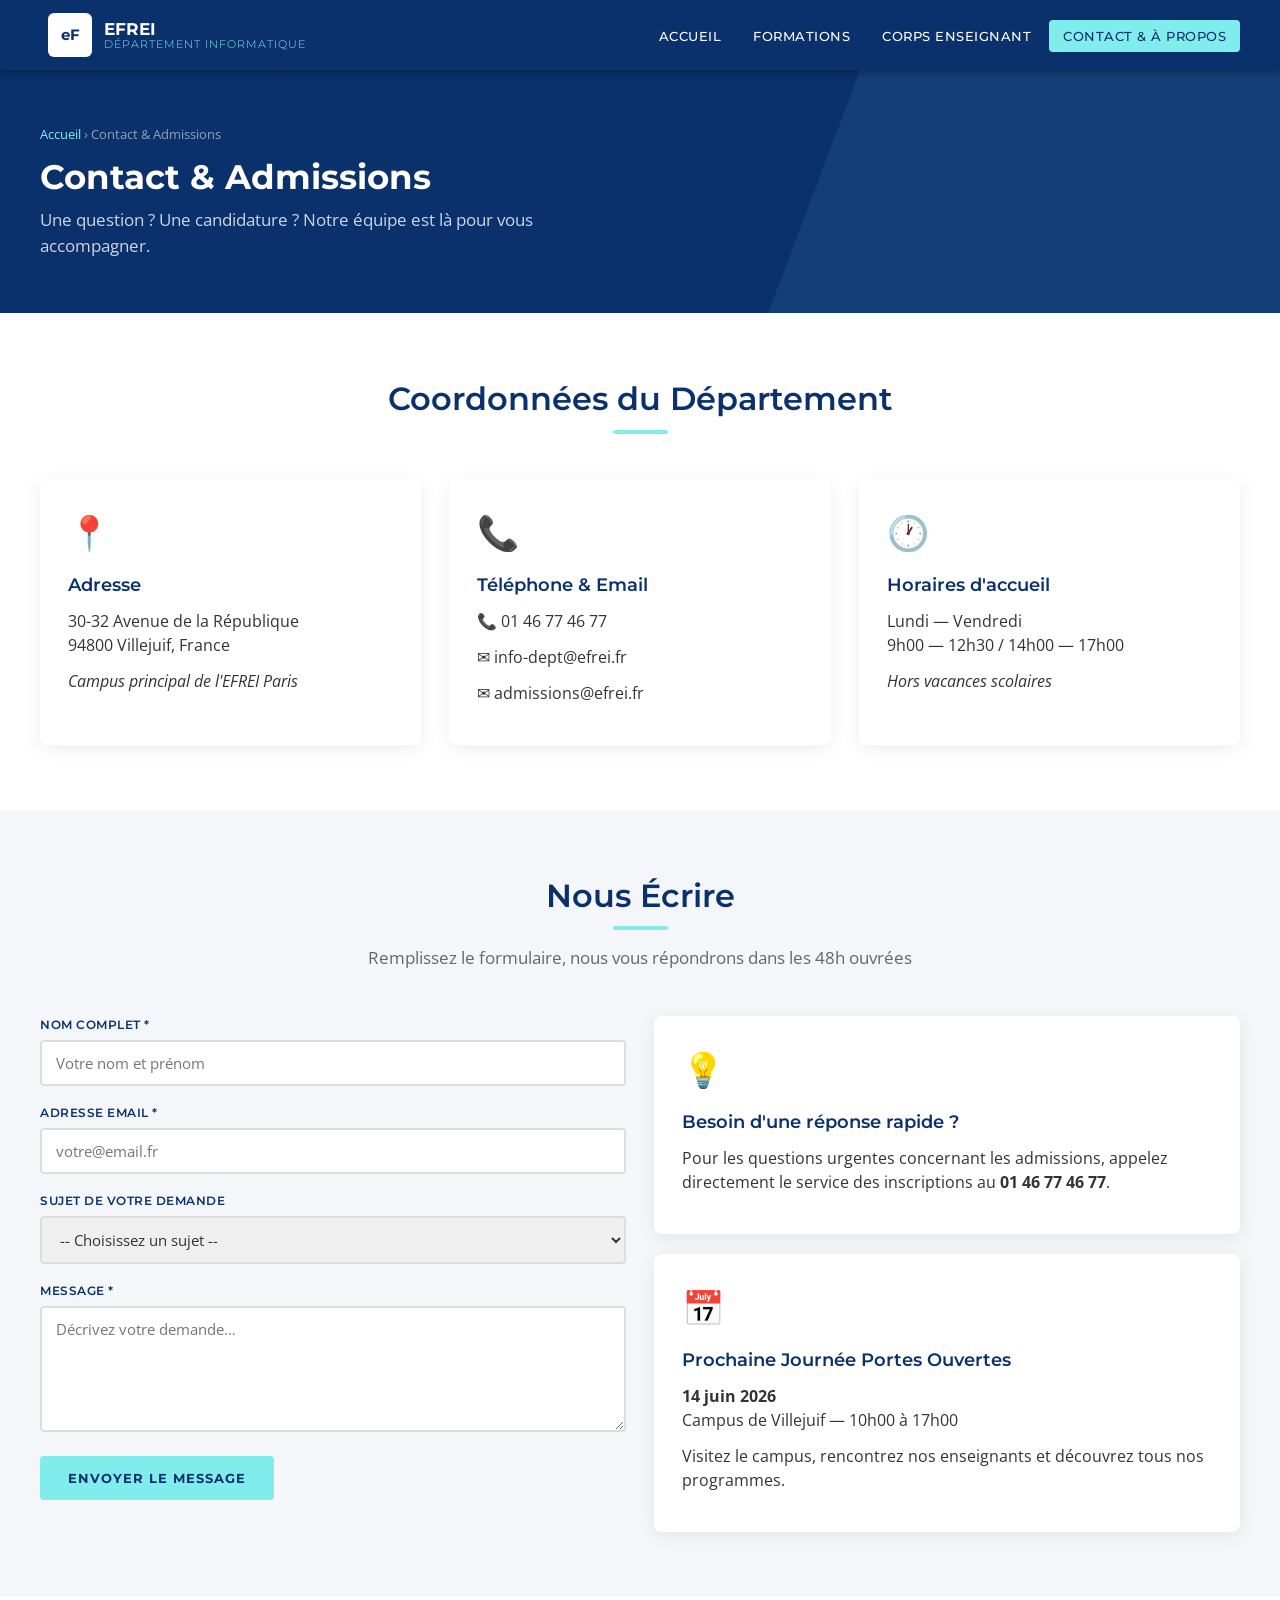
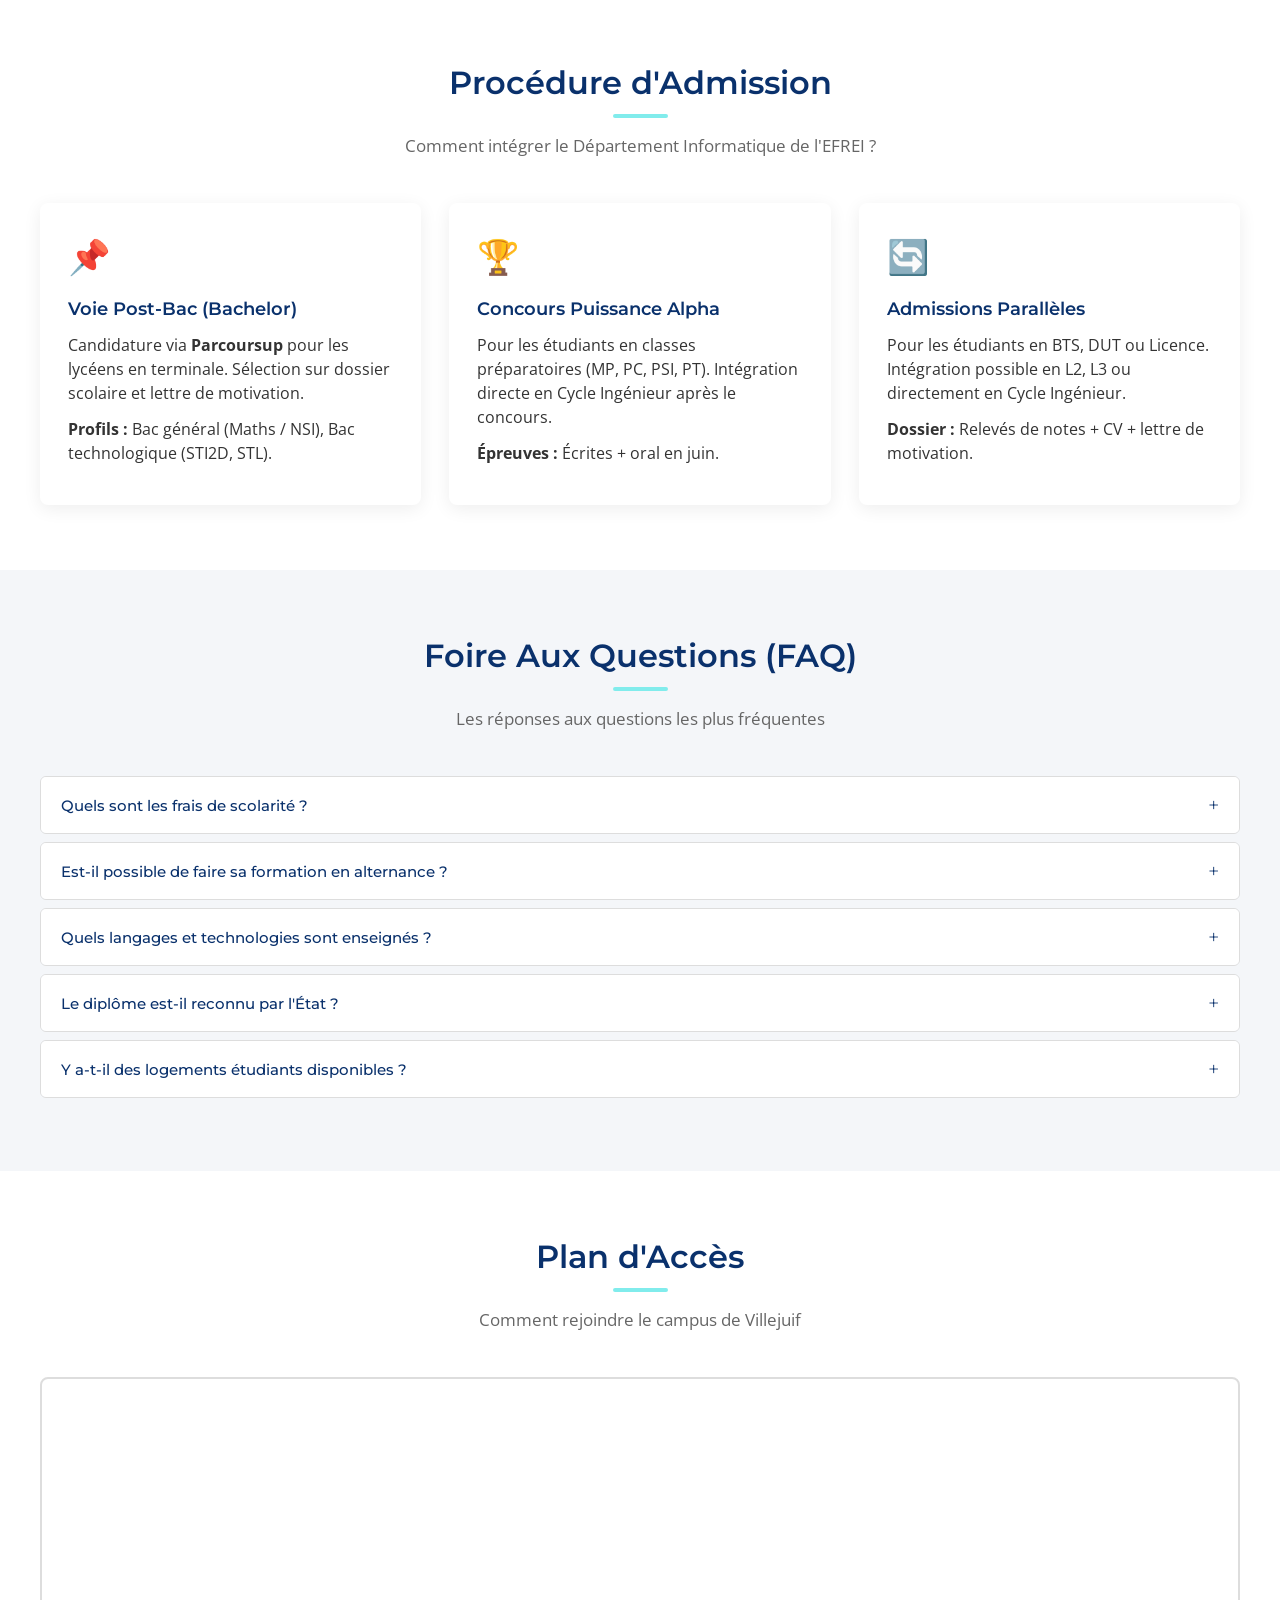
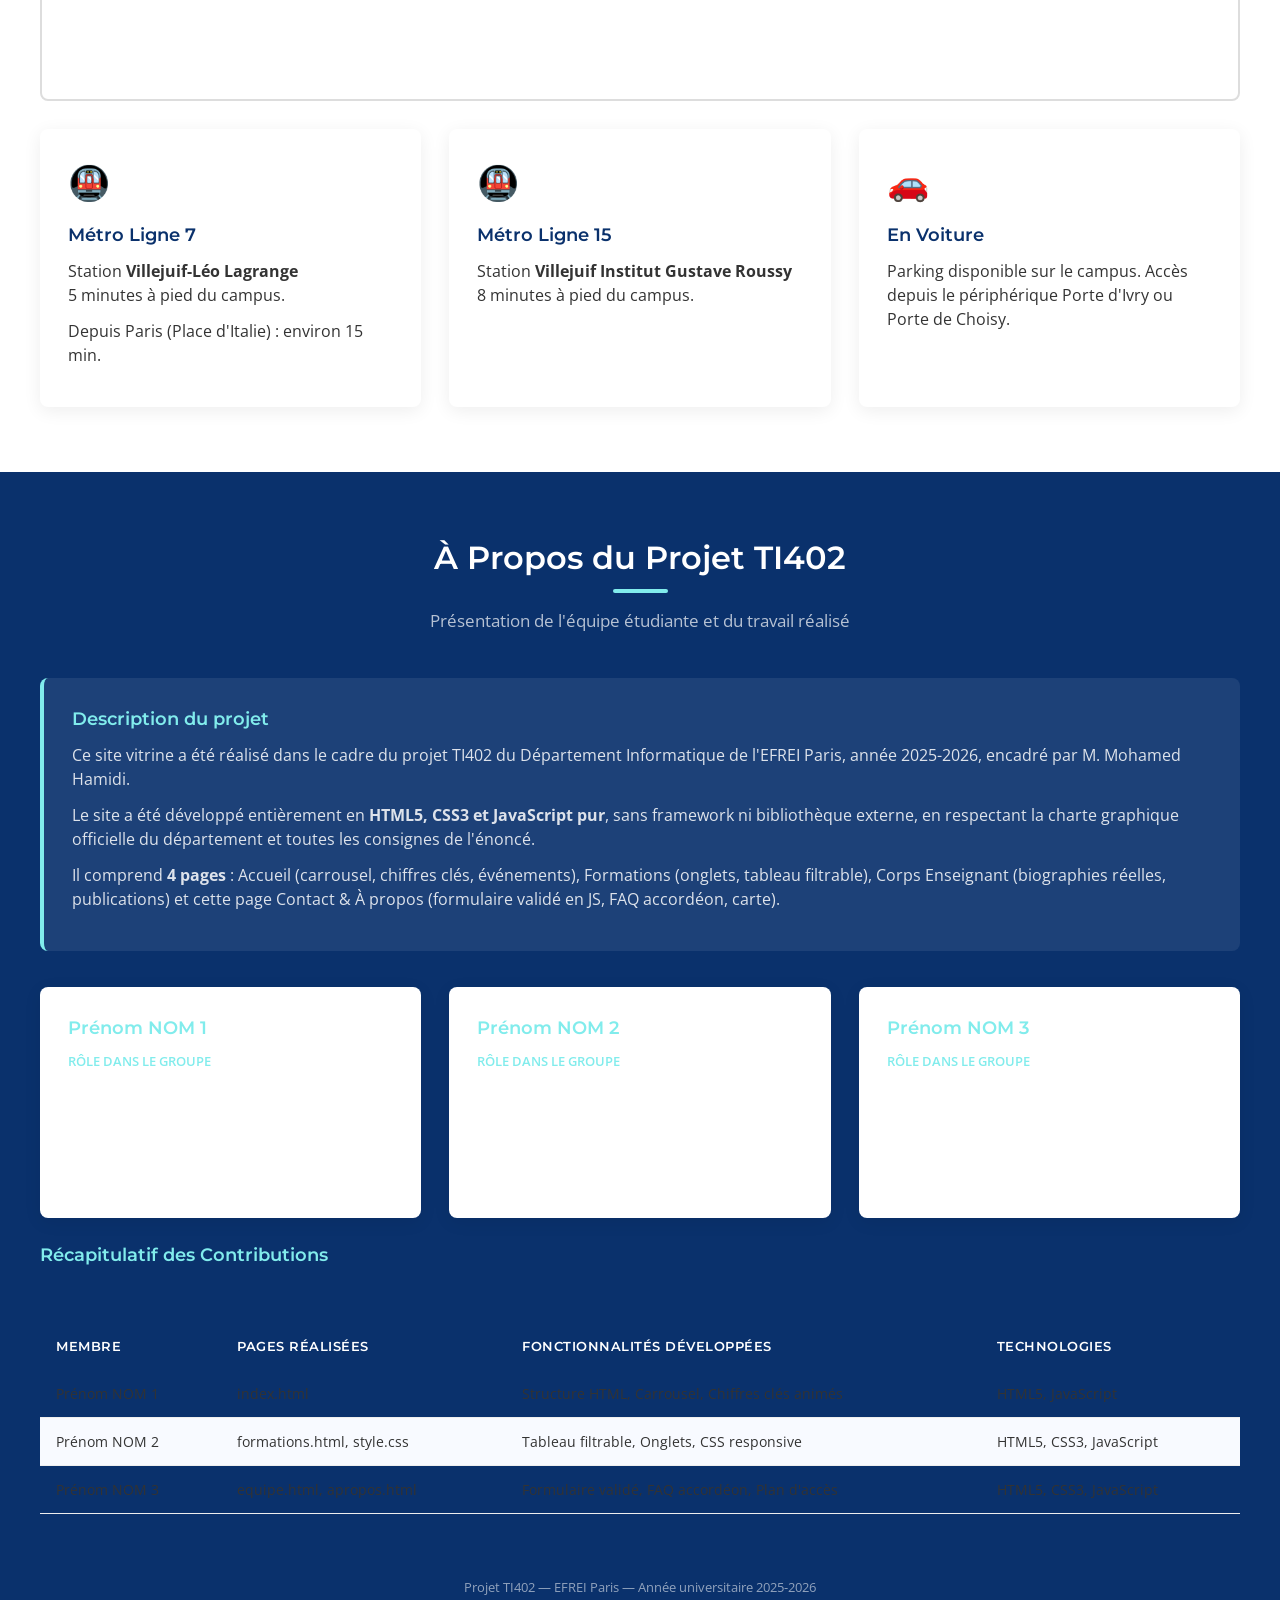
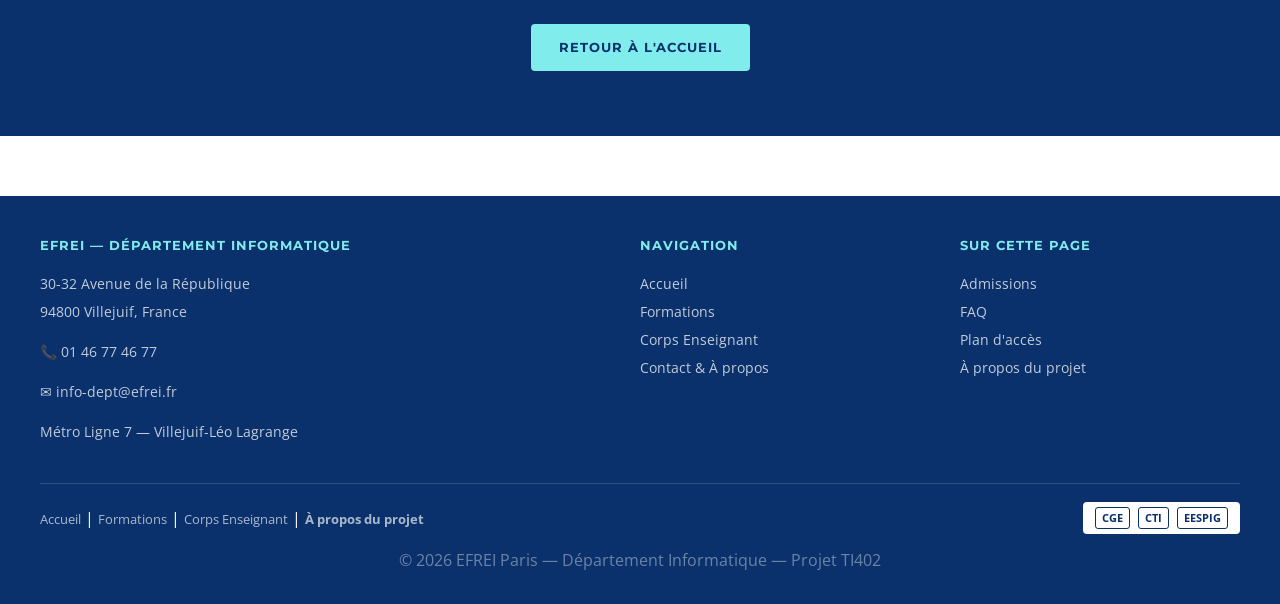
==== apropos.html @ 9121f3cb "Add files via upload" ====
<!DOCTYPE html>
<html lang="fr">
<head>
    <meta charset="UTF-8">
    <meta name="viewport" content="width=device-width, initial-scale=1.0">
    <title>Contact &amp; À propos — Département Informatique EFREI</title>
    <link rel="stylesheet" href="style.css">
</head>
<body>

<!-- ================================================
     EN-TÊTE (obligatoire)
     ================================================ -->
<header>
    <div class="header-inner">
        <a href="index.html" class="logo">
            <div class="logo-icone">eF</div>
            <div class="logo-texte">
                EFREI
                <small>Département Informatique</small>
            </div>
        </a>
        <nav>
            <ul>
                <li><a href="index.html">Accueil</a></li>
                <li><a href="formations.html">Formations</a></li>
                <li><a href="equipe.html">Corps Enseignant</a></li>
                <li><a href="apropos.html" class="active">Contact &amp; À propos</a></li>
            </ul>
        </nav>
        <button class="burger" aria-label="Ouvrir le menu">
            <span></span><span></span><span></span>
        </button>
    </div>
</header>


<!-- ================================================
     HERO PAGE
     ================================================ -->
<section class="page-hero">
    <div class="container">
        <div class="breadcrumb">
            <a href="index.html">Accueil</a> &rsaquo; Contact &amp; Admissions
        </div>
        <h1>Contact &amp; Admissions</h1>
        <p>Une question ? Une candidature ? Notre équipe est là pour vous accompagner.</p>
    </div>
</section>


<!-- ================================================
     COORDONNÉES DU DÉPARTEMENT
     ================================================ -->
<section class="section">
    <div class="container">

        <div class="titre-section">
            <h2>Coordonnées du Département</h2>
        </div>

        <div class="grille-3">

            <div class="carte">
                <div class="carte-icone">📍</div>
                <h3>Adresse</h3>
                <p>
                    30-32 Avenue de la République<br>
                    94800 Villejuif, France
                </p>
                <p><em>Campus principal de l'EFREI Paris</em></p>
            </div>

            <div class="carte">
                <div class="carte-icone">📞</div>
                <h3>Téléphone &amp; Email</h3>
                <p>📞 01 46 77 46 77</p>
                <p>✉ info-dept@efrei.fr</p>
                <p>✉ admissions@efrei.fr</p>
            </div>

            <div class="carte">
                <div class="carte-icone">🕐</div>
                <h3>Horaires d'accueil</h3>
                <p>Lundi — Vendredi<br>9h00 — 12h30 / 14h00 — 17h00</p>
                <p><em>Hors vacances scolaires</em></p>
            </div>

        </div>
    </div>
</section>


<!-- ================================================
     FORMULAIRE DE CONTACT (obligatoire)
     ================================================ -->
<section class="section section-gris">
    <div class="container">

        <div class="titre-section">
            <h2>Nous Écrire</h2>
            <p>Remplissez le formulaire, nous vous répondrons dans les 48h ouvrées</p>
        </div>

        <div class="grille-2">

            <!-- Formulaire -->
            <div>
                <form id="formulaire-contact" novalidate>

                    <div class="form-groupe">
                        <label for="nom">Nom complet *</label>
                        <input type="text" id="nom" name="nom" placeholder="Votre nom et prénom">
                        <span class="msg-erreur"></span>
                    </div>

                    <div class="form-groupe">
                        <label for="email">Adresse email *</label>
                        <input type="email" id="email" name="email" placeholder="votre@email.fr">
                        <span class="msg-erreur"></span>
                    </div>

                    <div class="form-groupe">
                        <label for="sujet">Sujet de votre demande</label>
                        <select id="sujet" name="sujet">
                            <option value="">-- Choisissez un sujet --</option>
                            <option value="admissions">Renseignements sur les admissions</option>
                            <option value="formations">Informations sur les formations</option>
                            <option value="stage">Offre de stage ou alternance</option>
                            <option value="autre">Autre</option>
                        </select>
                    </div>

                    <div class="form-groupe">
                        <label for="message">Message *</label>
                        <textarea id="message" name="message" rows="5"
                            placeholder="Décrivez votre demande…"></textarea>
                        <span class="msg-erreur"></span>
                    </div>

                    <button type="submit" class="btn btn-cyan">Envoyer le message</button>

                    <!-- Message affiché après envoi réussi (JavaScript) -->
                    <div class="msg-succes">
                        ✅ Votre message a bien été envoyé ! Nous vous répondrons dans les 48h.
                    </div>

                </form>
            </div>

            <!-- Infos supplémentaires -->
            <div>
                <div class="carte" style="margin-bottom: 20px;">
                    <div class="carte-icone">💡</div>
                    <h3>Besoin d'une réponse rapide ?</h3>
                    <p>
                        Pour les questions urgentes concernant les admissions,
                        appelez directement le service des inscriptions au
                        <strong>01 46 77 46 77</strong>.
                    </p>
                </div>
                <div class="carte">
                    <div class="carte-icone">📅</div>
                    <h3>Prochaine Journée Portes Ouvertes</h3>
                    <p>
                        <strong>14 juin 2026</strong><br>
                        Campus de Villejuif — 10h00 à 17h00
                    </p>
                    <p>
                        Visitez le campus, rencontrez nos enseignants
                        et découvrez tous nos programmes.
                    </p>
                </div>
            </div>

        </div>
    </div>
</section>


<!-- ================================================
     PROCÉDURE D'ADMISSION
     ================================================ -->
<section class="section" id="admissions">
    <div class="container">

        <div class="titre-section">
            <h2>Procédure d'Admission</h2>
            <p>Comment intégrer le Département Informatique de l'EFREI ?</p>
        </div>

        <div class="grille-3">

            <div class="carte">
                <div class="carte-icone">📌</div>
                <h3>Voie Post-Bac (Bachelor)</h3>
                <p>
                    Candidature via <strong>Parcoursup</strong> pour les lycéens
                    en terminale. Sélection sur dossier scolaire et lettre de motivation.
                </p>
                <p>
                    <strong>Profils :</strong> Bac général (Maths / NSI),
                    Bac technologique (STI2D, STL).
                </p>
            </div>

            <div class="carte">
                <div class="carte-icone">🏆</div>
                <h3>Concours Puissance Alpha</h3>
                <p>
                    Pour les étudiants en classes préparatoires (MP, PC, PSI, PT).
                    Intégration directe en Cycle Ingénieur après le concours.
                </p>
                <p><strong>Épreuves :</strong> Écrites + oral en juin.</p>
            </div>

            <div class="carte">
                <div class="carte-icone">🔄</div>
                <h3>Admissions Parallèles</h3>
                <p>
                    Pour les étudiants en BTS, DUT ou Licence.
                    Intégration possible en L2, L3 ou directement en Cycle Ingénieur.
                </p>
                <p>
                    <strong>Dossier :</strong> Relevés de notes + CV + lettre de motivation.
                </p>
            </div>

        </div>
    </div>
</section>


<!-- ================================================
     FAQ ACCORDÉON (JavaScript)
     ================================================ -->
<section class="section section-gris" id="faq">
    <div class="container">

        <div class="titre-section">
            <h2>Foire Aux Questions (FAQ)</h2>
            <p>Les réponses aux questions les plus fréquentes</p>
        </div>

        <div class="faq-item">
            <button class="faq-question">
                Quels sont les frais de scolarité ?
                <span class="faq-icone">+</span>
            </button>
            <div class="faq-reponse">
                Environ 7 500 €/an pour les Bachelors et 9 500 €/an pour le Cycle Ingénieur.
                Des bourses et aides financières sont disponibles. En alternance, les frais
                sont souvent pris en charge par l'entreprise. Contactez le service financier
                pour plus de détails.
            </div>
        </div>

        <div class="faq-item">
            <button class="faq-question">
                Est-il possible de faire sa formation en alternance ?
                <span class="faq-icone">+</span>
            </button>
            <div class="faq-reponse">
                Oui, tous nos programmes sont accessibles en alternance (contrat d'apprentissage
                ou contrat de professionnalisation). Rythme habituel : 3 semaines en entreprise /
                1 semaine à l'école. Le département dispose d'un service dédié pour vous aider
                à trouver votre entreprise d'accueil.
            </div>
        </div>

        <div class="faq-item">
            <button class="faq-question">
                Quels langages et technologies sont enseignés ?
                <span class="faq-icone">+</span>
            </button>
            <div class="faq-reponse">
                Nos programmes couvrent Python, Java, JavaScript (HTML / CSS), C/C++, SQL,
                ainsi que des outils cloud (AWS, Azure, Docker) et data science (TensorFlow,
                Pandas, Spark). Les technologies sont régulièrement mises à jour.
            </div>
        </div>

        <div class="faq-item">
            <button class="faq-question">
                Le diplôme est-il reconnu par l'État ?
                <span class="faq-icone">+</span>
            </button>
            <div class="faq-reponse">
                Oui. L'EFREI est accrédité par la CTI (Commission des Titres d'Ingénieur).
                Le diplôme d'ingénieur est un grade master reconnu par l'État.
                Les Bachelors confèrent le grade de Licence.
            </div>
        </div>

        <div class="faq-item">
            <button class="faq-question">
                Y a-t-il des logements étudiants disponibles ?
                <span class="faq-icone">+</span>
            </button>
            <div class="faq-reponse">
                Des résidences universitaires CROUS sont disponibles à proximité du campus.
                L'EFREI dispose également d'un service logement pour accompagner
                les étudiants dans leurs recherches.
            </div>
        </div>

    </div>
</section>


<!-- ================================================
     PLAN D'ACCÈS (Métro Ligne 7 et 15)
     ================================================ -->
<section class="section" id="plan">
    <div class="container">

        <div class="titre-section">
            <h2>Plan d'Accès</h2>
            <p>Comment rejoindre le campus de Villejuif</p>
        </div>

        <!-- Carte interactive via OpenStreetMap (sans clé API) -->
        <div style="border-radius: 8px; overflow: hidden; margin-bottom: 28px; border: 2px solid #ddd;">
            <iframe
                src="https://www.openstreetmap.org/export/embed.html?bbox=2.355,48.789,2.365,48.795&amp;layer=mapnik&amp;marker=48.792,2.360"
                width="100%"
                height="320"
                style="border: none; display: block;"
                title="Carte du campus EFREI Villejuif"
                loading="lazy">
            </iframe>
        </div>

        <div class="grille-3">

            <div class="carte">
                <div class="carte-icone">🚇</div>
                <h3>Métro Ligne 7</h3>
                <p>
                    Station <strong>Villejuif-Léo Lagrange</strong><br>
                    5 minutes à pied du campus.
                </p>
                <p>Depuis Paris (Place d'Italie) : environ 15 min.</p>
            </div>

            <div class="carte">
                <div class="carte-icone">🚇</div>
                <h3>Métro Ligne 15</h3>
                <p>
                    Station <strong>Villejuif Institut Gustave Roussy</strong><br>
                    8 minutes à pied du campus.
                </p>
            </div>

            <div class="carte">
                <div class="carte-icone">🚗</div>
                <h3>En Voiture</h3>
                <p>
                    Parking disponible sur le campus.
                    Accès depuis le périphérique Porte d'Ivry
                    ou Porte de Choisy.
                </p>
            </div>

        </div>
    </div>
</section>


<!-- ================================================
     À PROPOS DU PROJET (obligatoire)
     Noms des membres + travail réalisé
     ================================================ -->
<section class="section section-bleu" id="apropos">
    <div class="container">

        <div class="titre-section">
            <h2>À Propos du Projet TI402</h2>
            <p>Présentation de l'équipe étudiante et du travail réalisé</p>
        </div>

        <!-- Description générale du projet -->
        <div style="background: rgba(255,255,255,0.08); border-radius: 8px; padding: 28px;
                    margin-bottom: 36px; border-left: 4px solid var(--cyan);">
            <h3>Description du projet</h3>
            <p>
                Ce site vitrine a été réalisé dans le cadre du projet TI402 du
                Département Informatique de l'EFREI Paris, année 2025-2026,
                encadré par M. Mohamed Hamidi.
            </p>
            <p>
                Le site a été développé entièrement en <strong>HTML5, CSS3 et JavaScript pur</strong>,
                sans framework ni bibliothèque externe, en respectant la charte graphique
                officielle du département et toutes les consignes de l'énoncé.
            </p>
            <p>
                Il comprend <strong>4 pages</strong> : Accueil (carrousel, chiffres clés,
                événements), Formations (onglets, tableau filtrable), Corps Enseignant
                (biographies réelles, publications) et cette page Contact &amp; À propos
                (formulaire validé en JS, FAQ accordéon, carte).
            </p>
        </div>

        <!-- Cartes membres (à remplir avec vos vrais noms) -->
        <div class="grille-3">

            <div class="carte">
                <h3>Prénom NOM 1</h3>
                <p style="color: var(--cyan); font-size: 13px; font-weight: 600;
                          text-transform: uppercase; margin-bottom: 10px;">
                    Rôle dans le groupe
                </p>
                <p>
                    Décrivez ici ce que vous avez fait personnellement :
                    pages créées, fonctionnalités développées,
                    contenu rédigé, etc.
                </p>
            </div>

            <div class="carte">
                <h3>Prénom NOM 2</h3>
                <p style="color: var(--cyan); font-size: 13px; font-weight: 600;
                          text-transform: uppercase; margin-bottom: 10px;">
                    Rôle dans le groupe
                </p>
                <p>
                    Décrivez ici ce que vous avez fait personnellement :
                    pages créées, fonctionnalités développées,
                    contenu rédigé, etc.
                </p>
            </div>

            <div class="carte">
                <h3>Prénom NOM 3</h3>
                <p style="color: var(--cyan); font-size: 13px; font-weight: 600;
                          text-transform: uppercase; margin-bottom: 10px;">
                    Rôle dans le groupe
                </p>
                <p>
                    Décrivez ici ce que vous avez fait personnellement :
                    pages créées, fonctionnalités développées,
                    contenu rédigé, etc.
                </p>
            </div>

        </div>

        <!-- Tableau des contributions (obligatoire : tableau) -->
        <br>
        <h3>Récapitulatif des Contributions</h3>
        <br>
        <table>
            <thead>
                <tr>
                    <th>Membre</th>
                    <th>Pages réalisées</th>
                    <th>Fonctionnalités développées</th>
                    <th>Technologies</th>
                </tr>
            </thead>
            <tbody>
                <tr>
                    <td>Prénom NOM 1</td>
                    <td>index.html</td>
                    <td>Structure HTML, Carrousel, Chiffres clés animés</td>
                    <td>HTML5, JavaScript</td>
                </tr>
                <tr>
                    <td>Prénom NOM 2</td>
                    <td>formations.html, style.css</td>
                    <td>Tableau filtrable, Onglets, CSS responsive</td>
                    <td>HTML5, CSS3, JavaScript</td>
                </tr>
                <tr>
                    <td>Prénom NOM 3</td>
                    <td>equipe.html, apropos.html</td>
                    <td>Formulaire validé, FAQ accordéon, Plan d'accès</td>
                    <td>HTML5, CSS3, JavaScript</td>
                </tr>
            </tbody>
        </table>

        <br>
        <div style="text-align: center; margin-top: 20px;">
            <p style="color: rgba(255,255,255,0.55); font-size: 13px;">
                Projet TI402 — EFREI Paris — Année universitaire 2025-2026
            </p>
            <a href="index.html" class="btn btn-cyan" style="margin-top: 14px;">
                Retour à l'Accueil
            </a>
        </div>

    </div>
</section>


<!-- ================================================
     PIED DE PAGE (obligatoire — lien vers à propos)
     ================================================ -->
<footer>
    <div class="footer-grille">
        <div class="footer-col">
            <h4>EFREI — Département Informatique</h4>
            <p>30-32 Avenue de la République<br>94800 Villejuif, France</p>
            <p>📞 01 46 77 46 77</p>
            <p>✉ info-dept@efrei.fr</p>
            <p>Métro Ligne 7 — Villejuif-Léo Lagrange</p>
        </div>
        <div class="footer-col">
            <h4>Navigation</h4>
            <a href="index.html">Accueil</a>
            <a href="formations.html">Formations</a>
            <a href="equipe.html">Corps Enseignant</a>
            <a href="apropos.html">Contact &amp; À propos</a>
        </div>
        <div class="footer-col">
            <h4>Sur cette page</h4>
            <a href="#admissions">Admissions</a>
            <a href="#faq">FAQ</a>
            <a href="#plan">Plan d'accès</a>
            <a href="#apropos">À propos du projet</a>
        </div>
    </div>
    <div class="footer-nav">
        <div>
            <a href="index.html">Accueil</a> |
            <a href="formations.html">Formations</a> |
            <a href="equipe.html">Corps Enseignant</a> |
            <a href="apropos.html"><strong>À propos du projet</strong></a>
        </div>
        <div class="accreditations">
            <span>CGE</span><span>CTI</span><span>EESPIG</span>
        </div>
    </div>
    <div class="footer-bas">
        <p>&copy; 2026 EFREI Paris — Département Informatique — Projet TI402</p>
    </div>
</footer>

<div id="toast"></div>
<script src="script.js"></script>
</body>
</html>
---- style.css ----
/* ============================================
   EFREI - Département Informatique
   Feuille de style principale (style.css)
   ============================================ */

/* Import des polices (charte graphique EFREI) */
@import url('https://fonts.googleapis.com/css2?family=Montserrat:wght@500;600;700&family=Open+Sans:wght@300;400&display=swap');

/* ---- Variables couleurs (charte graphique) ---- */
:root {
    --bleu:   #0A316C;   /* Bleu Académique - fond principal */
    --blanc:  #FFFFFF;   /* Blanc Pur */
    --cyan:   #81ECEC;   /* Cyan Technologique - accents */
    --jaune:  #FDCB6E;   /* Jaune Électrique - call-to-action */
    --gris-fond: #f4f6f9;
    --gris-texte: #333333;
    --bleu-clair: #1a4a8a;
}

/* ---- Reset de base ---- */
* {
    margin: 0;
    padding: 0;
    box-sizing: border-box;
}

body {
    font-family: 'Open Sans', sans-serif;
    font-size: 16px;
    line-height: 1.5;
    color: var(--gris-texte);
    background-color: var(--blanc);
}

/* ---- Titres (charte : Montserrat) ---- */
h1 {
    font-family: 'Montserrat', sans-serif;
    font-size: 40px;
    font-weight: 700;
    line-height: 1.2;
    color: var(--blanc);
}

h2 {
    font-family: 'Montserrat', sans-serif;
    font-size: 32px;
    font-weight: 600;
    line-height: 1.3;
    color: var(--bleu);
    margin-bottom: 15px;
}

h3 {
    font-family: 'Montserrat', sans-serif;
    font-size: 18px;
    font-weight: 600;
    color: var(--bleu);
    margin-bottom: 10px;
}

p {
    font-size: 16px;
    line-height: 1.5;
    margin-bottom: 12px;
}

a {
    color: var(--bleu);
    text-decoration: none;
}

/* ============================================
   EN-TÊTE (obligatoire sur toutes les pages)
   ============================================ */
header {
    background-color: var(--bleu);
    padding: 0 40px;
    position: sticky;
    top: 0;
    z-index: 1000;
    box-shadow: 0 2px 8px rgba(0,0,0,0.3);
}

.header-inner {
    max-width: 1200px;
    margin: 0 auto;
    display: flex;
    align-items: center;
    justify-content: space-between;
    height: 70px;
}

/* Logo (charte : coin supérieur gauche, blanc sur bleu) */
.logo {
    display: flex;
    align-items: center;
    gap: 12px;
    text-decoration: none;
    padding: 8px; /* zone de protection autour du logo */
}

.logo-icone {
    width: 44px;
    height: 44px;
    background-color: var(--blanc);
    border-radius: 6px;
    display: flex;
    align-items: center;
    justify-content: center;
    font-family: 'Montserrat', sans-serif;
    font-weight: 700;
    font-size: 15px;
    color: var(--bleu);
}

.logo-texte {
    color: var(--blanc);
    font-family: 'Montserrat', sans-serif;
    font-weight: 700;
    font-size: 17px;
    line-height: 1.1;
}

.logo-texte small {
    display: block;
    font-size: 11px;
    font-weight: 300;
    color: var(--cyan);
    text-transform: uppercase;
    letter-spacing: 1px;
}

/* Navigation */
nav ul {
    list-style: none;
    display: flex;
    gap: 4px;
}

nav ul li a {
    color: var(--blanc);
    text-decoration: none;
    font-family: 'Montserrat', sans-serif;
    font-size: 13px;
    font-weight: 500;
    text-transform: uppercase;
    letter-spacing: 0.5px;
    padding: 8px 14px;
    border-radius: 4px;
    transition: background-color 0.3s, color 0.3s;
}

nav ul li a:hover,
nav ul li a.active {
    background-color: var(--cyan);
    color: var(--bleu);
}

/* Menu burger (mobile) */
.burger {
    display: none;
    flex-direction: column;
    gap: 5px;
    background: none;
    border: none;
    cursor: pointer;
    padding: 5px;
}

.burger span {
    display: block;
    width: 25px;
    height: 3px;
    background-color: var(--blanc);
    border-radius: 3px;
    transition: all 0.3s;
}

/* ============================================
   PIED DE PAGE (obligatoire sur toutes les pages)
   ============================================ */
footer {
    background-color: var(--bleu);
    color: var(--blanc);
    padding: 40px 40px 20px;
    margin-top: 60px;
}

.footer-grille {
    max-width: 1200px;
    margin: 0 auto;
    display: grid;
    grid-template-columns: 2fr 1fr 1fr;
    gap: 40px;
    padding-bottom: 25px;
    border-bottom: 1px solid rgba(255,255,255,0.15);
}

.footer-col h4 {
    font-family: 'Montserrat', sans-serif;
    font-size: 13px;
    font-weight: 700;
    text-transform: uppercase;
    letter-spacing: 1px;
    color: var(--cyan);
    margin-bottom: 14px;
}

.footer-col p,
.footer-col a {
    font-size: 14px;
    color: rgba(255,255,255,0.75);
    line-height: 2;
    display: block;
    text-decoration: none;
    transition: color 0.3s;
}

.footer-col a:hover {
    color: var(--cyan);
}

/* Barre de navigation du footer (obligatoire - lien vers à propos) */
.footer-nav {
    max-width: 1200px;
    margin: 18px auto 0;
    display: flex;
    justify-content: space-between;
    align-items: center;
    flex-wrap: wrap;
    gap: 10px;
}

.footer-nav a {
    color: rgba(255,255,255,0.65);
    font-size: 13px;
    text-decoration: none;
    transition: color 0.3s;
}

.footer-nav a:hover {
    color: var(--cyan);
}

/* Logos accréditations (charte : fond blanc en bas à droite) */
.accreditations {
    background-color: var(--blanc);
    padding: 5px 12px;
    border-radius: 4px;
    display: flex;
    gap: 8px;
    align-items: center;
}

.accreditations span {
    font-size: 11px;
    font-weight: 700;
    color: var(--bleu);
    border: 1px solid var(--bleu);
    padding: 2px 6px;
    border-radius: 3px;
}

.footer-bas {
    text-align: center;
    font-size: 12px;
    color: rgba(255,255,255,0.4);
    margin-top: 14px;
}

/* ============================================
   HERO BANNER (diagonale - charte graphique)
   ============================================ */
.hero {
    background-color: var(--bleu);
    position: relative;
    overflow: hidden;
    min-height: 480px;
    display: flex;
    align-items: center;
}

/* Zone photographique à droite (découpe oblique) */
.hero-photo {
    position: absolute;
    right: 0;
    top: 0;
    width: 50%;
    height: 100%;
    background-color: var(--bleu-clair);
    clip-path: polygon(12% 0%, 100% 0%, 100% 100%, 0% 100%);
    overflow: hidden;
}

.hero-photo img {
    width: 100%;
    height: 100%;
    object-fit: cover;
    opacity: 0.6;
}

.hero-contenu {
    max-width: 1200px;
    margin: 0 auto;
    padding: 60px 40px;
    position: relative;
    z-index: 2;
    width: 100%;
}

/* Texte aligné à gauche (charte) */
.hero-texte {
    max-width: 520px;
    text-align: left;
}

.hero-texte p {
    color: rgba(255,255,255,0.85);
    font-size: 18px;
    margin: 18px 0 28px;
}

/* Hero des pages intérieures */
.page-hero {
    background-color: var(--bleu);
    padding: 55px 40px;
    position: relative;
    overflow: hidden;
}

.page-hero::after {
    content: '';
    position: absolute;
    right: 0; top: 0;
    width: 40%;
    height: 100%;
    background: rgba(129,236,236,0.07);
    clip-path: polygon(18% 0%, 100% 0%, 100% 100%, 0% 100%);
}

.page-hero .container {
    position: relative;
    z-index: 2;
}

.page-hero h1 { font-size: 34px; margin-bottom: 10px; }
.page-hero p  { color: rgba(255,255,255,0.8); font-size: 17px; max-width: 600px; margin: 0; }

/* Fil d'Ariane */
.breadcrumb {
    font-size: 13px;
    color: rgba(255,255,255,0.55);
    margin-bottom: 12px;
}
.breadcrumb a { color: var(--cyan); }

/* ============================================
   BOUTONS
   ============================================ */
.btn {
    display: inline-block;
    padding: 12px 26px;
    border-radius: 4px;
    font-family: 'Montserrat', sans-serif;
    font-weight: 700;
    font-size: 13px;
    text-transform: uppercase;
    letter-spacing: 1px;
    text-decoration: none;
    border: 2px solid transparent;
    cursor: pointer;
    transition: all 0.3s;
}

.btn-cyan {
    background-color: var(--cyan);
    color: var(--bleu);
    border-color: var(--cyan);
}
.btn-cyan:hover {
    background-color: transparent;
    color: var(--cyan);
}

.btn-blanc {
    background-color: transparent;
    color: var(--blanc);
    border-color: var(--blanc);
    margin-left: 12px;
}
.btn-blanc:hover {
    background-color: var(--blanc);
    color: var(--bleu);
}

.btn-jaune {
    background-color: var(--jaune);
    color: var(--bleu);
    border-color: var(--jaune);
}
.btn-jaune:hover {
    background-color: transparent;
    color: var(--jaune);
}

/* ============================================
   SECTIONS & CONTENEUR
   ============================================ */
.section {
    padding: 65px 40px;
}

.section-gris {
    background-color: var(--gris-fond);
}

.section-bleu {
    background-color: var(--bleu);
}

.section-bleu h2,
.section-bleu h3 { color: var(--blanc); }
.section-bleu h3 { color: var(--cyan); }
.section-bleu p  { color: rgba(255,255,255,0.85); }

.container {
    max-width: 1200px;
    margin: 0 auto;
}

/* Titre de section centré avec ligne décorative */
.titre-section {
    text-align: center;
    margin-bottom: 45px;
}

.titre-section h2::after {
    content: '';
    display: block;
    width: 55px;
    height: 4px;
    background-color: var(--cyan);
    margin: 10px auto 0;
    border-radius: 2px;
}

.titre-section p {
    color: #666;
    font-size: 17px;
    max-width: 580px;
    margin: 8px auto 0;
}

.section-bleu .titre-section p { color: rgba(255,255,255,0.7); }

/* ============================================
   GRILLES
   ============================================ */
.grille-3 {
    display: grid;
    grid-template-columns: repeat(3, 1fr);
    gap: 28px;
}

.grille-2 {
    display: grid;
    grid-template-columns: repeat(2, 1fr);
    gap: 28px;
}

/* ============================================
   CARTES
   ============================================ */
.carte {
    background-color: var(--blanc);
    border-radius: 8px;
    padding: 28px;
    box-shadow: 0 4px 18px rgba(0,0,0,0.07);
    transition: transform 0.3s, box-shadow 0.3s;
}

.carte:hover {
    transform: translateY(-5px);
    box-shadow: 0 8px 28px rgba(10,49,108,0.13);
}

.carte-icone {
    font-size: 34px;
    margin-bottom: 14px;
}

/* ============================================
   CHIFFRES CLÉS
   ============================================ */
.stats {
    display: grid;
    grid-template-columns: repeat(4, 1fr);
    gap: 20px;
    text-align: center;
}

.stat-item { padding: 28px 15px; }

.stat-nombre {
    font-family: 'Montserrat', sans-serif;
    font-size: 46px;
    font-weight: 700;
    color: var(--cyan);
    display: block;
}

.stat-label {
    font-size: 13px;
    color: rgba(255,255,255,0.75);
    text-transform: uppercase;
    letter-spacing: 1px;
}

/* ============================================
   CARROUSEL
   ============================================ */
.carrousel {
    position: relative;
    overflow: hidden;
    border-radius: 8px;
    max-width: 900px;
    margin: 0 auto;
}

.carrousel-piste {
    display: flex;
    transition: transform 0.5s ease;
}

.carrousel-slide {
    min-width: 100%;
    height: 340px;
    position: relative;
    overflow: hidden;
    background-color: var(--bleu-clair);
}

.carrousel-slide img {
    width: 100%;
    height: 100%;
    object-fit: cover;
}

/* Légende sur la photo */
.carrousel-legende {
    position: absolute;
    bottom: 0; left: 0; right: 0;
    background: linear-gradient(transparent, rgba(10,49,108,0.85));
    padding: 30px 25px 20px;
    color: var(--blanc);
}

.carrousel-legende h3 {
    color: var(--blanc);
    font-size: 20px;
    margin-bottom: 4px;
}

.carrousel-legende p {
    font-size: 14px;
    color: rgba(255,255,255,0.8);
    margin: 0;
}

/* Boutons précédent / suivant */
.carr-btn {
    position: absolute;
    top: 50%;
    transform: translateY(-50%);
    background-color: rgba(255,255,255,0.2);
    color: var(--blanc);
    border: 2px solid var(--blanc);
    width: 44px;
    height: 44px;
    border-radius: 50%;
    font-size: 18px;
    cursor: pointer;
    transition: all 0.3s;
    z-index: 10;
}

.carr-btn:hover {
    background-color: var(--cyan);
    color: var(--bleu);
    border-color: var(--cyan);
}

.carr-prev { left: 14px; }
.carr-next { right: 14px; }

/* Points de navigation */
.carrousel-points {
    display: flex;
    justify-content: center;
    gap: 8px;
    margin-top: 14px;
}

.point {
    width: 10px;
    height: 10px;
    border-radius: 50%;
    background-color: #ccc;
    border: none;
    cursor: pointer;
    transition: background-color 0.3s;
}

.point.actif {
    background-color: var(--bleu);
}

/* ============================================
   ÉVÉNEMENTS
   ============================================ */
.evenement {
    display: flex;
    gap: 20px;
    align-items: flex-start;
    padding: 20px;
    background: var(--blanc);
    border-radius: 8px;
    border-left: 4px solid var(--cyan);
    margin-bottom: 14px;
    box-shadow: 0 2px 10px rgba(0,0,0,0.05);
}

.evt-date {
    background-color: var(--bleu);
    color: var(--blanc);
    padding: 10px 14px;
    border-radius: 6px;
    text-align: center;
    min-width: 58px;
    font-family: 'Montserrat', sans-serif;
    font-weight: 700;
}

.evt-date .jour  { font-size: 22px; display: block; }
.evt-date .mois  { font-size: 11px; text-transform: uppercase; letter-spacing: 1px; color: var(--cyan); }

.evt-info h3     { margin-bottom: 6px; }
.evt-info p      { margin: 0 0 10px; font-size: 15px; }

/* ============================================
   ACCÈS RAPIDES
   ============================================ */
.acces-rapides {
    display: grid;
    grid-template-columns: repeat(3, 1fr);
    gap: 18px;
}

.acces-btn {
    display: flex;
    flex-direction: column;
    align-items: center;
    gap: 10px;
    padding: 28px 18px;
    background-color: var(--blanc);
    border-radius: 8px;
    text-decoration: none;
    color: var(--bleu);
    box-shadow: 0 4px 18px rgba(0,0,0,0.07);
    transition: all 0.3s;
    font-family: 'Montserrat', sans-serif;
    font-weight: 600;
    font-size: 13px;
    text-transform: uppercase;
    letter-spacing: 0.5px;
    text-align: center;
}

.acces-btn:hover {
    background-color: var(--bleu);
    color: var(--blanc);
    transform: translateY(-4px);
}

.acces-btn .icone { font-size: 34px; }

/* ============================================
   ONGLETS (formations)
   ============================================ */
.onglets {
    display: flex;
    border-bottom: 2px solid #ddd;
    margin-bottom: 28px;
    flex-wrap: wrap;
}

.onglet-btn {
    background: none;
    border: none;
    padding: 13px 24px;
    font-family: 'Montserrat', sans-serif;
    font-size: 14px;
    font-weight: 500;
    color: #777;
    cursor: pointer;
    border-bottom: 3px solid transparent;
    margin-bottom: -2px;
    transition: all 0.3s;
    text-transform: uppercase;
    letter-spacing: 0.5px;
}

.onglet-btn:hover { color: var(--bleu); }

.onglet-btn.actif {
    color: var(--bleu);
    border-bottom-color: var(--bleu);
}

.onglet-contenu { display: none; }
.onglet-contenu.actif { display: block; }

/* ============================================
   TABLEAUX (obligatoire)
   ============================================ */
table {
    width: 100%;
    border-collapse: collapse;
    margin: 20px 0;
    font-size: 15px;
}

thead {
    background-color: var(--bleu);
    color: var(--blanc);
}

thead th {
    padding: 14px 16px;
    text-align: left;
    font-family: 'Montserrat', sans-serif;
    font-size: 13px;
    font-weight: 600;
    text-transform: uppercase;
    letter-spacing: 0.5px;
}

tbody tr {
    border-bottom: 1px solid #eee;
    transition: background-color 0.2s;
}

tbody tr:hover { background-color: #f0f4ff; }

tbody td {
    padding: 13px 16px;
    font-size: 14px;
}

tbody tr:nth-child(even) { background-color: #f8faff; }

/* ============================================
   ENSEIGNANTS
   ============================================ */
.prof-carte {
    background: var(--blanc);
    border-radius: 8px;
    overflow: hidden;
    box-shadow: 0 4px 18px rgba(0,0,0,0.07);
    transition: transform 0.3s;
}

.prof-carte:hover { transform: translateY(-5px); }

.prof-photo {
    width: 100%;
    height: 200px;
    object-fit: cover;
    object-position: top;
    display: block;
    background-color: var(--bleu-clair);
}

/* Placeholder si pas d'image */
.prof-photo-placeholder {
    width: 100%;
    height: 200px;
    background: linear-gradient(135deg, var(--bleu), var(--bleu-clair));
    display: flex;
    align-items: center;
    justify-content: center;
    font-size: 64px;
    color: var(--blanc);
}

.prof-info {
    padding: 20px;
}

.prof-info h3 { font-size: 17px; margin-bottom: 4px; }

.prof-titre {
    display: block;
    font-size: 12px;
    font-weight: 600;
    text-transform: uppercase;
    letter-spacing: 0.5px;
    color: var(--cyan);
    /* cyan sur blanc n'est pas assez lisible — on force une couleur sombre */
    color: #0a7a7a;
    margin-bottom: 10px;
}

.prof-bio {
    font-size: 14px;
    color: #555;
    line-height: 1.55;
    margin: 0;
}

/* ============================================
   FORMULAIRE (obligatoire)
   ============================================ */
.form-groupe {
    margin-bottom: 18px;
}

.form-groupe label {
    display: block;
    font-family: 'Montserrat', sans-serif;
    font-size: 12px;
    font-weight: 600;
    color: var(--bleu);
    margin-bottom: 6px;
    text-transform: uppercase;
    letter-spacing: 0.5px;
}

.form-groupe input,
.form-groupe select,
.form-groupe textarea {
    width: 100%;
    padding: 11px 14px;
    border: 2px solid #ddd;
    border-radius: 4px;
    font-family: 'Open Sans', sans-serif;
    font-size: 15px;
    color: var(--gris-texte);
    transition: border-color 0.3s;
}

.form-groupe input:focus,
.form-groupe select:focus,
.form-groupe textarea:focus {
    outline: none;
    border-color: var(--bleu);
}

.form-groupe input.erreur,
.form-groupe textarea.erreur {
    border-color: #e74c3c;
}

.msg-erreur {
    color: #e74c3c;
    font-size: 12px;
    margin-top: 4px;
    display: none;
}

.msg-succes {
    background-color: #d4edda;
    color: #155724;
    padding: 14px 18px;
    border-radius: 4px;
    margin-top: 16px;
    display: none;
    font-weight: 500;
}

/* ============================================
   FAQ ACCORDÉON
   ============================================ */
.faq-item {
    border: 1px solid #ddd;
    border-radius: 6px;
    margin-bottom: 8px;
    overflow: hidden;
}

.faq-question {
    width: 100%;
    background-color: var(--blanc);
    border: none;
    padding: 16px 20px;
    text-align: left;
    font-family: 'Montserrat', sans-serif;
    font-size: 15px;
    font-weight: 500;
    color: var(--bleu);
    cursor: pointer;
    display: flex;
    justify-content: space-between;
    align-items: center;
    transition: background-color 0.3s;
}

.faq-question:hover { background-color: #f0f4ff; }

.faq-question.ouvert {
    background-color: var(--bleu);
    color: var(--blanc);
}

.faq-icone {
    font-size: 20px;
    font-weight: 300;
    transition: transform 0.3s;
}

.faq-question.ouvert .faq-icone { transform: rotate(45deg); }

.faq-reponse {
    max-height: 0;
    overflow: hidden;
    transition: max-height 0.4s ease, padding 0.3s;
    padding: 0 20px;
    font-size: 15px;
    line-height: 1.6;
    color: #444;
}

.faq-reponse.ouvert {
    max-height: 250px;
    padding: 14px 20px 18px;
}

/* ============================================
   TOAST (notification JavaScript)
   ============================================ */
#toast {
    position: fixed;
    bottom: 28px;
    right: 28px;
    background-color: var(--bleu);
    color: var(--blanc);
    padding: 14px 22px;
    border-radius: 6px;
    font-family: 'Montserrat', sans-serif;
    font-size: 14px;
    box-shadow: 0 5px 18px rgba(0,0,0,0.25);
    border-left: 4px solid var(--cyan);
    z-index: 9999;
    opacity: 0;
    transform: translateY(20px);
    transition: all 0.4s;
    display: none;
}

#toast.visible {
    opacity: 1;
    transform: translateY(0);
    display: block;
}

/* ============================================
   RESPONSIVE (media queries)
   ============================================ */
@media (max-width: 1024px) {
    .grille-3   { grid-template-columns: repeat(2, 1fr); }
    .stats      { grid-template-columns: repeat(2, 1fr); }
    .acces-rapides { grid-template-columns: repeat(2, 1fr); }
}

@media (max-width: 768px) {
    /* Menu mobile */
    nav {
        display: none;
        position: absolute;
        top: 70px;
        left: 0; right: 0;
        background-color: var(--bleu);
        padding: 16px 20px;
        box-shadow: 0 5px 12px rgba(0,0,0,0.3);
    }

    nav.ouvert { display: block; }

    nav ul {
        flex-direction: column;
        gap: 4px;
    }

    nav ul li a { display: block; padding: 12px 14px; }

    .burger { display: flex; }

    header { position: relative; }

    /* Typographie */
    h1 { font-size: 26px; }
    h2 { font-size: 22px; }

    /* Hero */
    .hero { min-height: auto; }
    .hero-contenu { padding: 40px 20px; }
    .hero-photo { display: none; }

    /* Sections */
    .section      { padding: 45px 20px; }
    .page-hero    { padding: 38px 20px; }

    /* Grilles */
    .grille-3, .grille-2 { grid-template-columns: 1fr; }
    .stats               { grid-template-columns: repeat(2, 1fr); }
    .acces-rapides       { grid-template-columns: 1fr; }

    /* Footer */
    .footer-grille  { grid-template-columns: 1fr; gap: 20px; }
    .footer-nav     { flex-direction: column; align-items: flex-start; }

    /* Bouton secondaire passe en dessous */
    .btn-blanc { margin-left: 0; margin-top: 10px; display: inline-block; }
}

@media (max-width: 480px) {
    header { padding: 0 18px; }
    .stats  { grid-template-columns: 1fr; }
    .stat-nombre { font-size: 36px; }
    footer  { padding: 30px 20px 16px; }
}
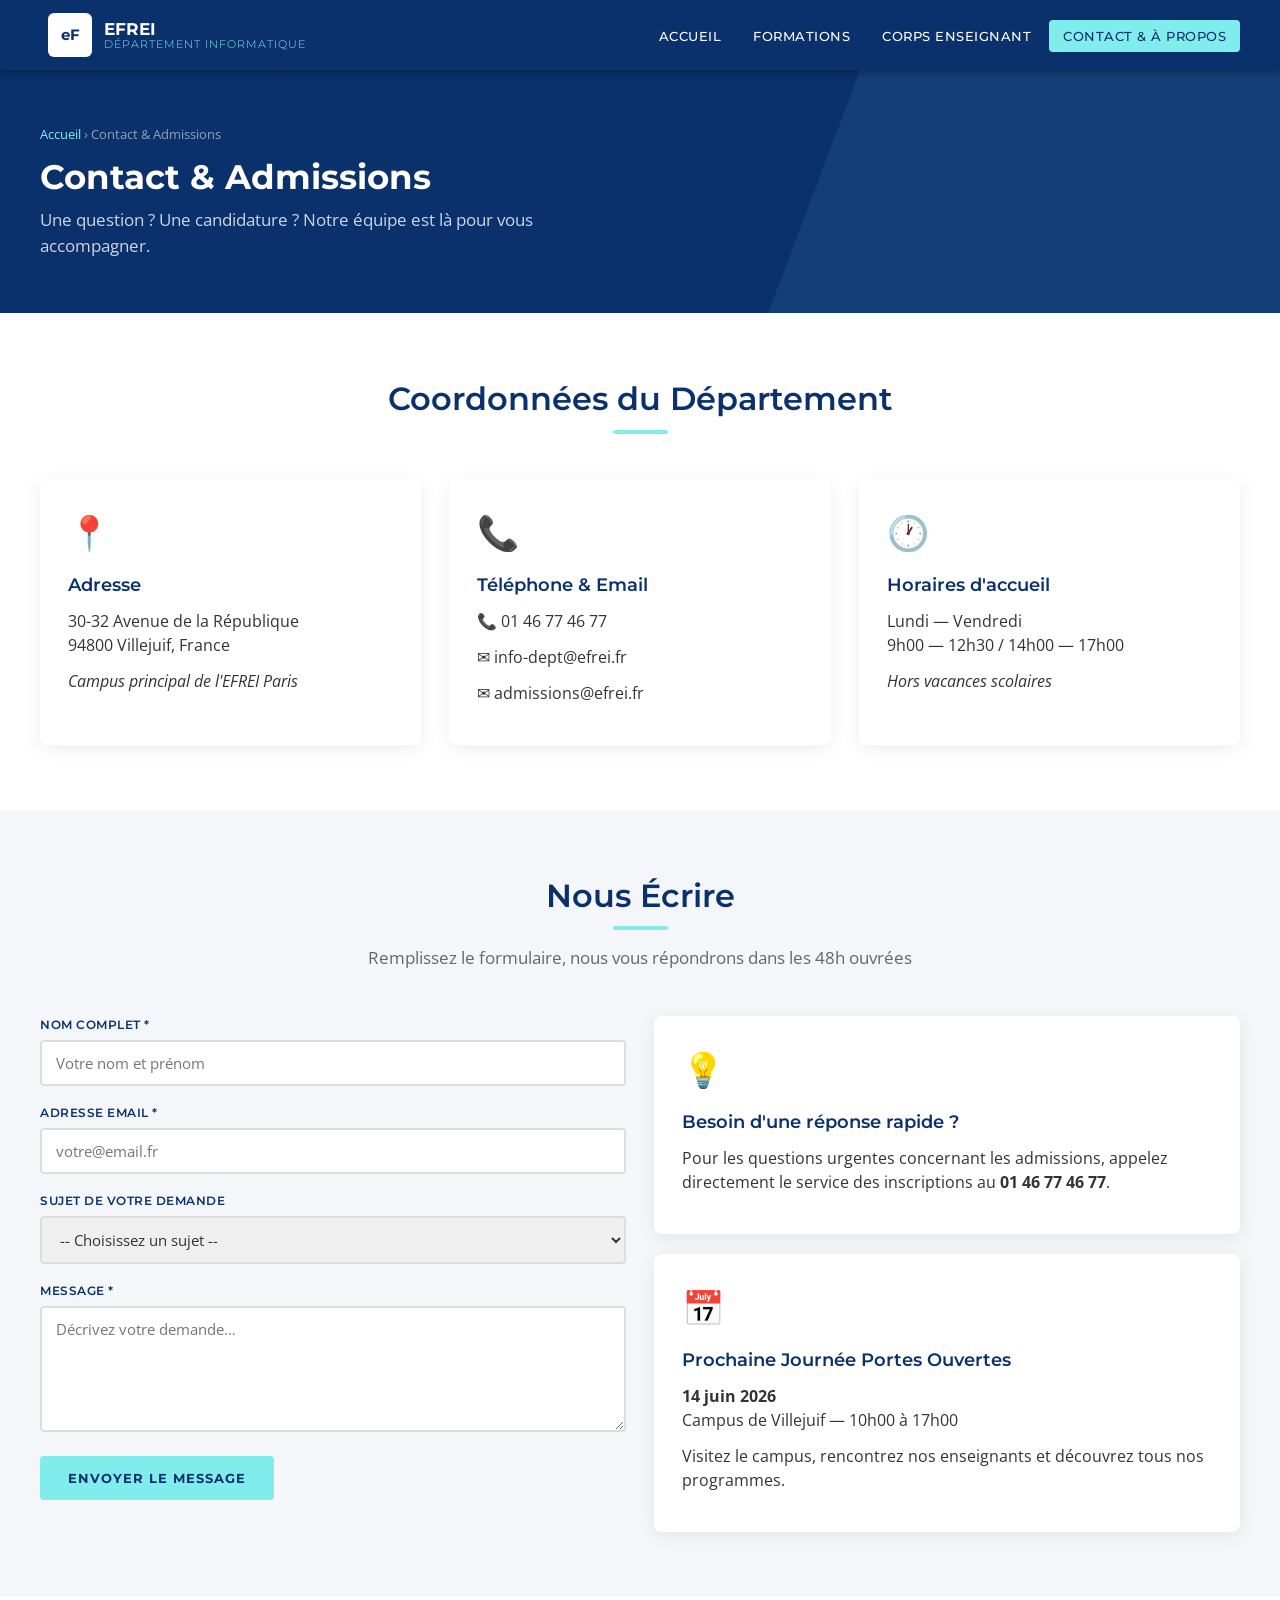
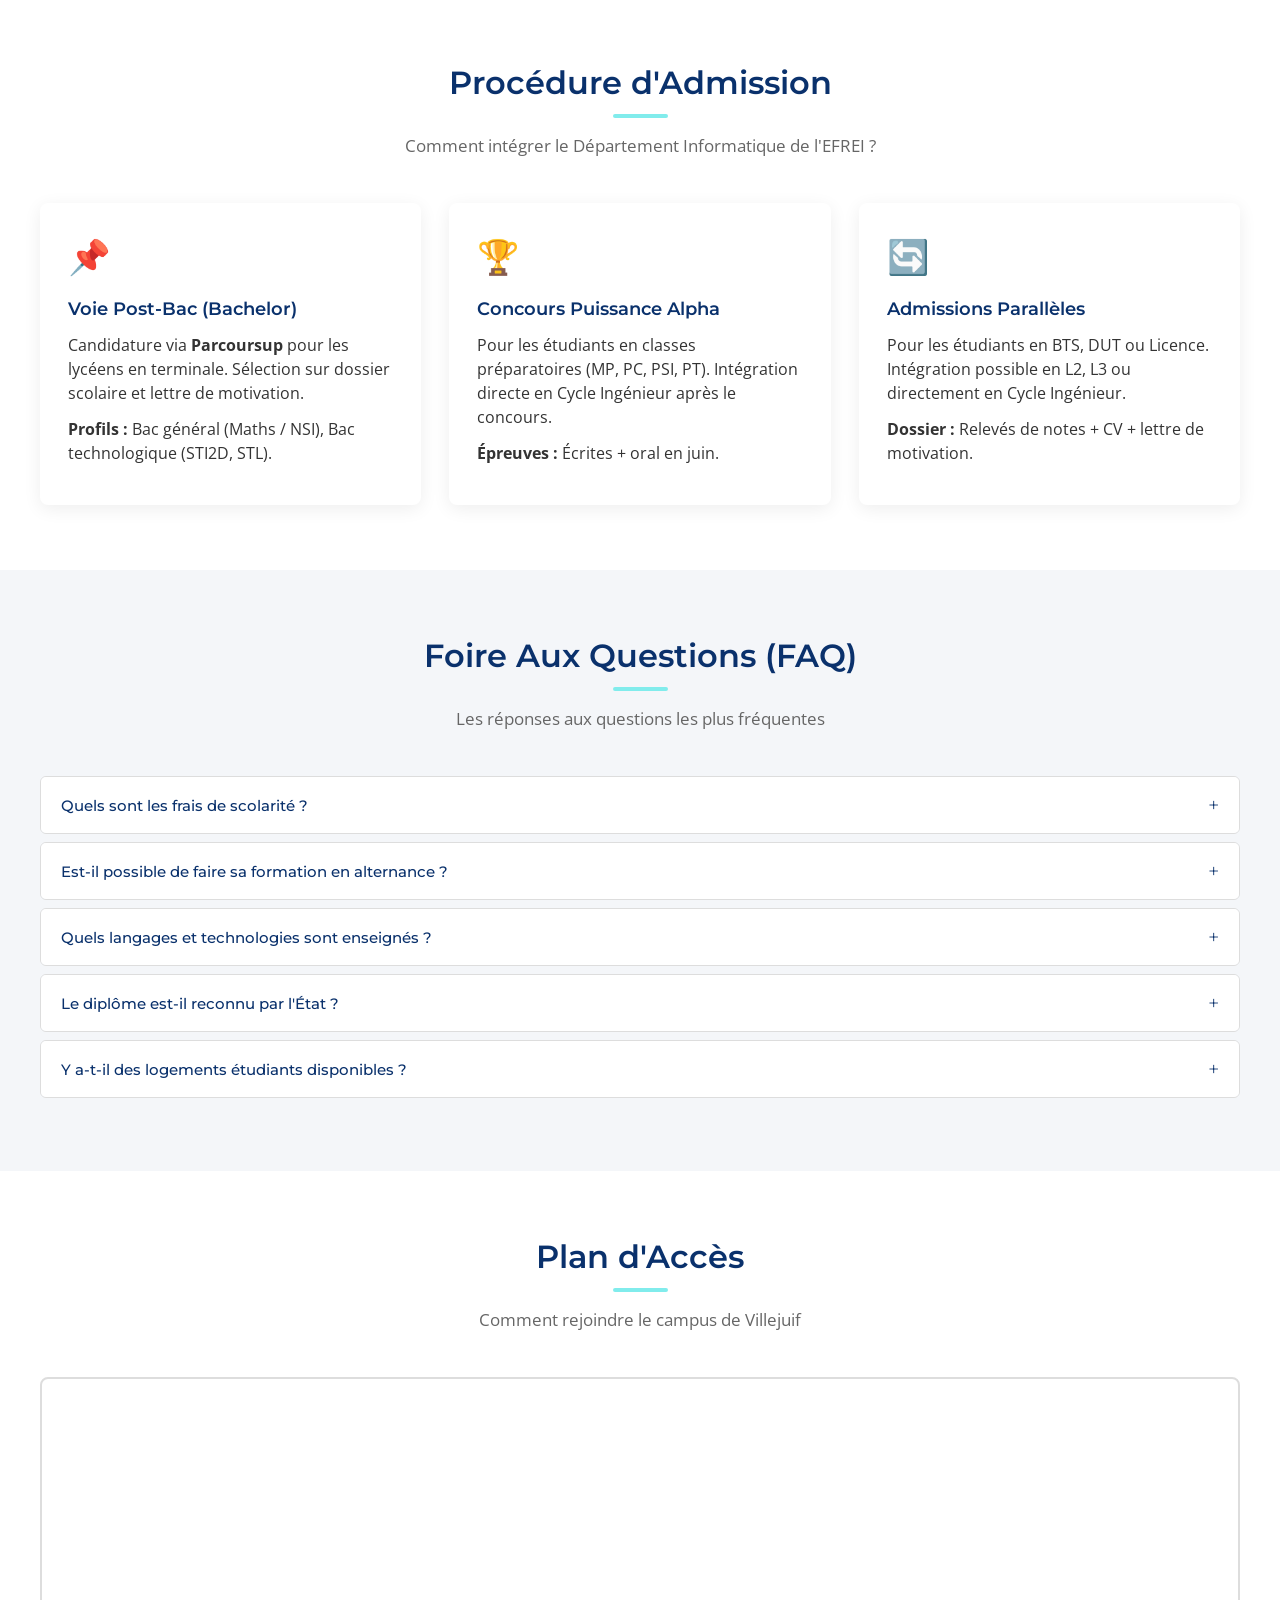
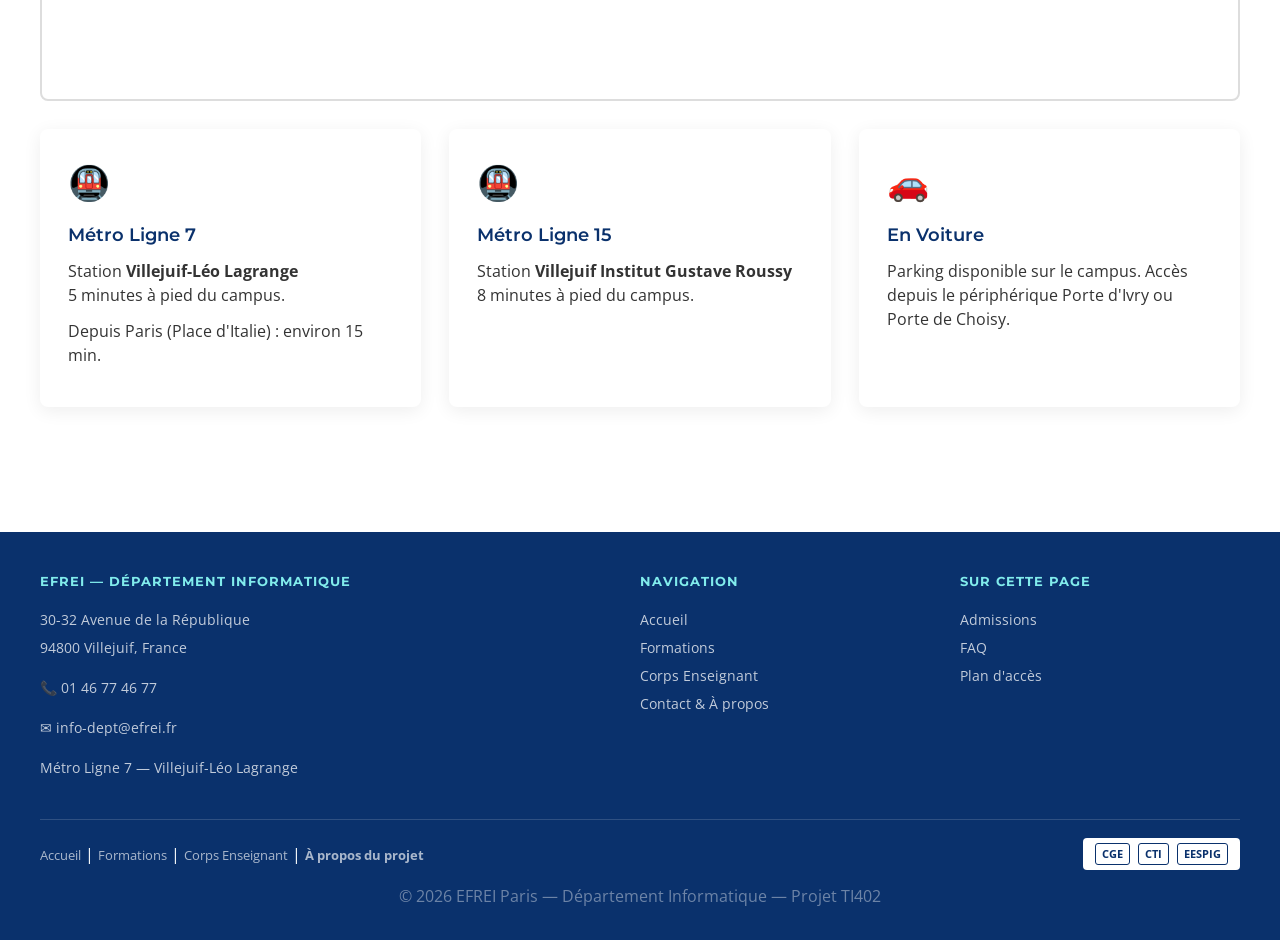
==== commit 94b697d9: "Remove project details from apropos.html Removed project description and member details from the 'ap" ====
--- a/apropos.html
+++ b/apropos.html
@@ -368,133 +368,6 @@
 
 
 <!-- ================================================
-     À PROPOS DU PROJET (obligatoire)
-     Noms des membres + travail réalisé
-     ================================================ -->
-<section class="section section-bleu" id="apropos">
-    <div class="container">
-
-        <div class="titre-section">
-            <h2>À Propos du Projet TI402</h2>
-            <p>Présentation de l'équipe étudiante et du travail réalisé</p>
-        </div>
-
-        <!-- Description générale du projet -->
-        <div style="background: rgba(255,255,255,0.08); border-radius: 8px; padding: 28px;
-                    margin-bottom: 36px; border-left: 4px solid var(--cyan);">
-            <h3>Description du projet</h3>
-            <p>
-                Ce site vitrine a été réalisé dans le cadre du projet TI402 du
-                Département Informatique de l'EFREI Paris, année 2025-2026,
-                encadré par M. Mohamed Hamidi.
-            </p>
-            <p>
-                Le site a été développé entièrement en <strong>HTML5, CSS3 et JavaScript pur</strong>,
-                sans framework ni bibliothèque externe, en respectant la charte graphique
-                officielle du département et toutes les consignes de l'énoncé.
-            </p>
-            <p>
-                Il comprend <strong>4 pages</strong> : Accueil (carrousel, chiffres clés,
-                événements), Formations (onglets, tableau filtrable), Corps Enseignant
-                (biographies réelles, publications) et cette page Contact &amp; À propos
-                (formulaire validé en JS, FAQ accordéon, carte).
-            </p>
-        </div>
-
-        <!-- Cartes membres (à remplir avec vos vrais noms) -->
-        <div class="grille-3">
-
-            <div class="carte">
-                <h3>Prénom NOM 1</h3>
-                <p style="color: var(--cyan); font-size: 13px; font-weight: 600;
-                          text-transform: uppercase; margin-bottom: 10px;">
-                    Rôle dans le groupe
-                </p>
-                <p>
-                    Décrivez ici ce que vous avez fait personnellement :
-                    pages créées, fonctionnalités développées,
-                    contenu rédigé, etc.
-                </p>
-            </div>
-
-            <div class="carte">
-                <h3>Prénom NOM 2</h3>
-                <p style="color: var(--cyan); font-size: 13px; font-weight: 600;
-                          text-transform: uppercase; margin-bottom: 10px;">
-                    Rôle dans le groupe
-                </p>
-                <p>
-                    Décrivez ici ce que vous avez fait personnellement :
-                    pages créées, fonctionnalités développées,
-                    contenu rédigé, etc.
-                </p>
-            </div>
-
-            <div class="carte">
-                <h3>Prénom NOM 3</h3>
-                <p style="color: var(--cyan); font-size: 13px; font-weight: 600;
-                          text-transform: uppercase; margin-bottom: 10px;">
-                    Rôle dans le groupe
-                </p>
-                <p>
-                    Décrivez ici ce que vous avez fait personnellement :
-                    pages créées, fonctionnalités développées,
-                    contenu rédigé, etc.
-                </p>
-            </div>
-
-        </div>
-
-        <!-- Tableau des contributions (obligatoire : tableau) -->
-        <br>
-        <h3>Récapitulatif des Contributions</h3>
-        <br>
-        <table>
-            <thead>
-                <tr>
-                    <th>Membre</th>
-                    <th>Pages réalisées</th>
-                    <th>Fonctionnalités développées</th>
-                    <th>Technologies</th>
-                </tr>
-            </thead>
-            <tbody>
-                <tr>
-                    <td>Prénom NOM 1</td>
-                    <td>index.html</td>
-                    <td>Structure HTML, Carrousel, Chiffres clés animés</td>
-                    <td>HTML5, JavaScript</td>
-                </tr>
-                <tr>
-                    <td>Prénom NOM 2</td>
-                    <td>formations.html, style.css</td>
-                    <td>Tableau filtrable, Onglets, CSS responsive</td>
-                    <td>HTML5, CSS3, JavaScript</td>
-                </tr>
-                <tr>
-                    <td>Prénom NOM 3</td>
-                    <td>equipe.html, apropos.html</td>
-                    <td>Formulaire validé, FAQ accordéon, Plan d'accès</td>
-                    <td>HTML5, CSS3, JavaScript</td>
-                </tr>
-            </tbody>
-        </table>
-
-        <br>
-        <div style="text-align: center; margin-top: 20px;">
-            <p style="color: rgba(255,255,255,0.55); font-size: 13px;">
-                Projet TI402 — EFREI Paris — Année universitaire 2025-2026
-            </p>
-            <a href="index.html" class="btn btn-cyan" style="margin-top: 14px;">
-                Retour à l'Accueil
-            </a>
-        </div>
-
-    </div>
-</section>
-
-
-<!-- ================================================
      PIED DE PAGE (obligatoire — lien vers à propos)
      ================================================ -->
 <footer>
@@ -518,7 +391,6 @@
             <a href="#admissions">Admissions</a>
             <a href="#faq">FAQ</a>
             <a href="#plan">Plan d'accès</a>
-            <a href="#apropos">À propos du projet</a>
         </div>
     </div>
     <div class="footer-nav">
